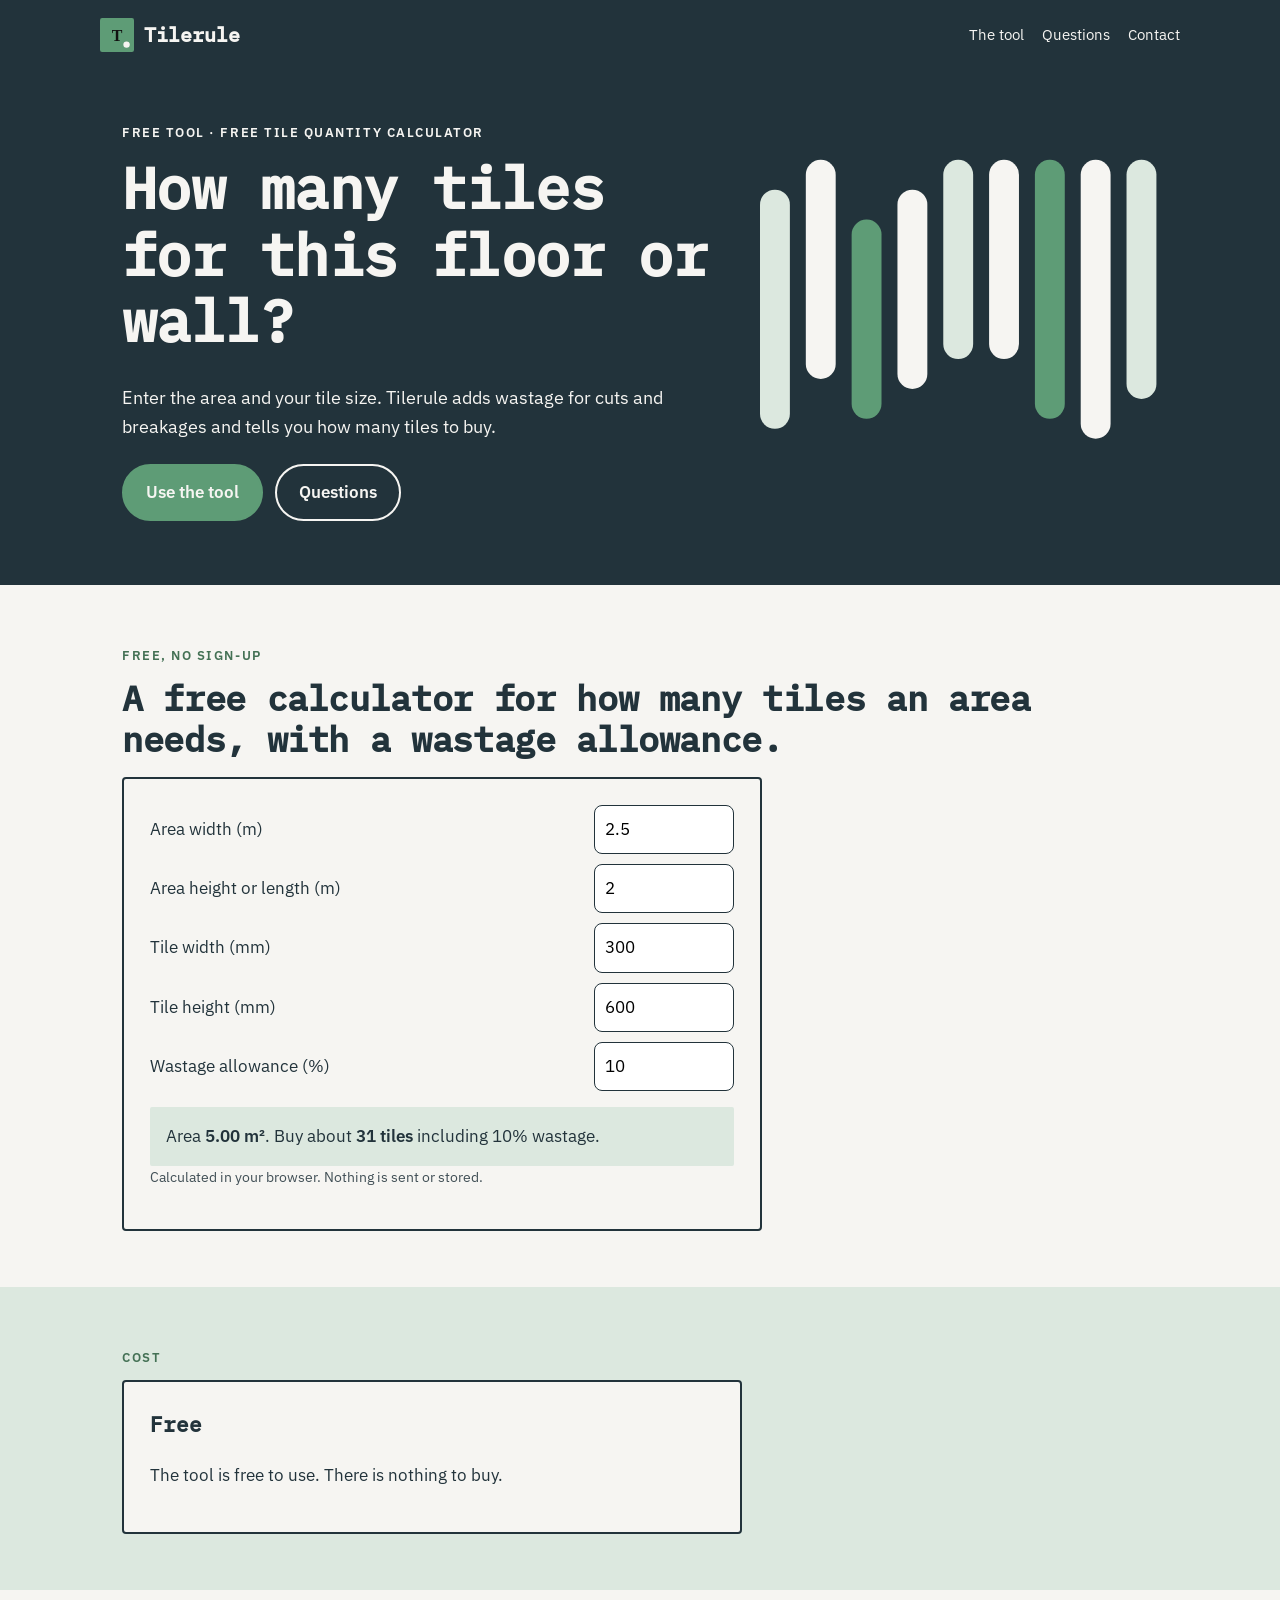
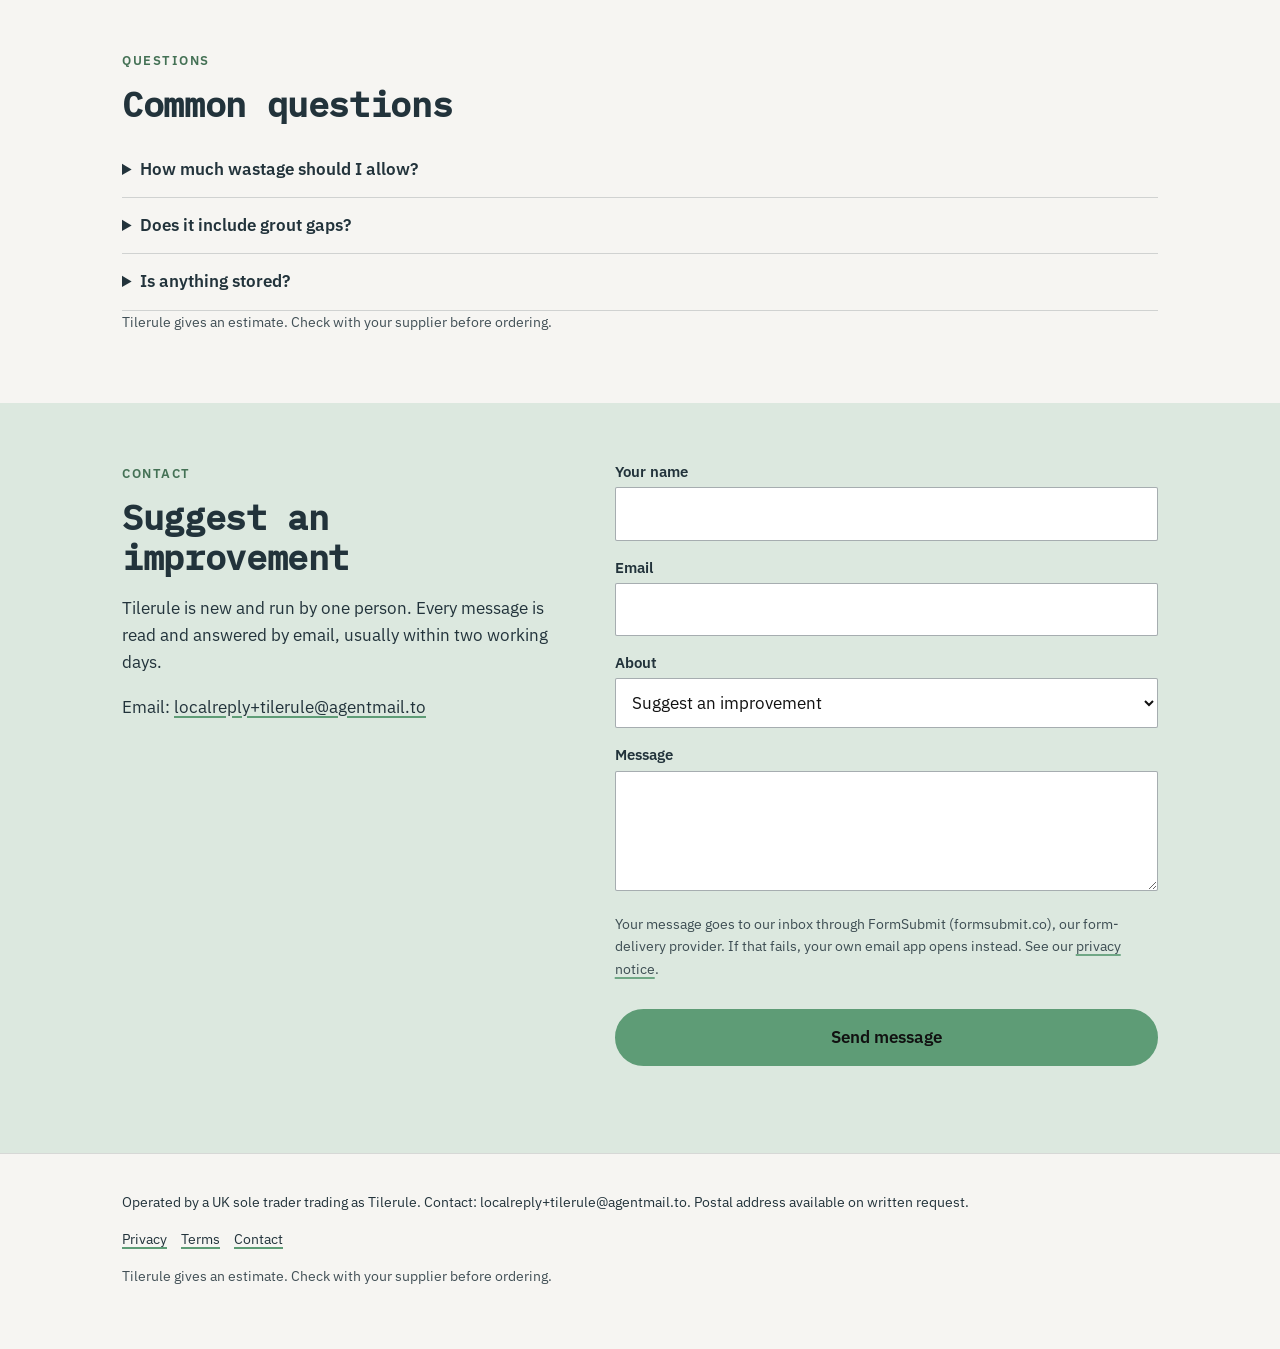
==== index.html @ 7f0317d3 "Publish site 2026-10-19 21:43 BST" ====
<!doctype html>
<html lang="en-GB">
<head>
<meta charset="utf-8">
<meta name="viewport" content="width=device-width, initial-scale=1">
<meta http-equiv="Content-Security-Policy" content="default-src 'self'; img-src 'self' data: https://localreplyloop.goatcounter.com; style-src 'self'; script-src 'self'; font-src 'self'; connect-src 'self' https://formsubmit.co; form-action 'self'; base-uri 'self'; object-src 'none'">
<meta name="referrer" content="strict-origin-when-cross-origin">
<title>Tilerule: How many tiles for this floor or wall?</title>
<meta name="description" content="A free calculator for how many tiles an area needs, with a wastage allowance.">
<meta name="theme-color" content="#22333B">
<meta property="og:type" content="website"><meta property="og:title" content="Tilerule: How many tiles for this floor or wall?"><meta property="og:description" content="A free calculator for how many tiles an area needs, with a wastage allowance.">
<meta property="og:image" content="https://evanturner557-del.github.io/tilerule/assets/og.png"><meta property="og:image:width" content="1200"><meta property="og:image:height" content="630">
<meta property="og:image:alt" content="Tilerule: How many tiles for this floor or wall?"><meta property="og:site_name" content="Tilerule"><meta property="og:locale" content="en_GB">
<meta property="og:url" content="https://evanturner557-del.github.io/tilerule/"><meta name="twitter:card" content="summary_large_image">
<link rel="canonical" href="https://evanturner557-del.github.io/tilerule/">
<link rel="icon" href="assets/favicon.svg" type="image/svg+xml">
<link rel="stylesheet" href="assets/site.css">
<script src="assets/config.js"></script>
<script src="assets/analytics.js" defer></script>
<script src="_shared/kit.js" defer></script><script src="assets/tool.js" defer></script>
</head>
<body>
<a class="skip" href="#main">Skip to content</a>
<header class="band"><div class="wrap top"><a class="brand" href="./"><svg viewBox="0 0 64 64" aria-hidden="true" width="34" height="34"><rect width="64" height="64" rx="4" fill="#5E9C76"/><text x="32" y="43" text-anchor="middle" font-family="Georgia, serif" font-weight="700" font-size="30" fill="#111111">T</text><circle cx="50" cy="50" r="6" fill="#F6F5F2"/></svg>Tilerule</a><nav aria-label="Primary"><a href="#tool">The tool</a><a href="#faq">Questions</a><a href="#contact">Contact</a></nav></div><section class="hero"><div class="wrap"><div><span class="eyebrow">Free tool · Free tile quantity calculator</span><h1>How many tiles for this floor or wall?</h1><p class="lede">Enter the area and your tile size. Tilerule adds wastage for cuts and breakages and tells you how many tiles to buy.</p><div class="ctas"><a class="btn" href="#tool" data-cta="hero">Use the tool</a><a class="btn ghost" href="#faq" data-cta="hero-secondary">Questions</a></div></div><div class="art"><svg viewBox="0 0 400 400" role="img" aria-label="Decorative pattern" class="motif" preserveAspectRatio="xMidYMid slice"><rect x="0" y="70" width="30" height="240" rx="15" fill="#DCE8DF"/><rect x="46" y="40" width="30" height="220" rx="15" fill="#F6F5F2"/><rect x="92" y="100" width="30" height="200" rx="15" fill="#5E9C76"/><rect x="138" y="70" width="30" height="200" rx="15" fill="#F6F5F2"/><rect x="184" y="40" width="30" height="200" rx="15" fill="#DCE8DF"/><rect x="230" y="40" width="30" height="200" rx="15" fill="#F6F5F2"/><rect x="276" y="40" width="30" height="260" rx="15" fill="#5E9C76"/><rect x="322" y="40" width="30" height="280" rx="15" fill="#F6F5F2"/><rect x="368" y="40" width="30" height="240" rx="15" fill="#DCE8DF"/></svg></div></div></section></header>
<main id="main">
<section id="tool"><div class="wrap"><span class="eyebrow">Free, no sign-up</span><h2>A free calculator for how many tiles an area needs, with a wastage allowance.</h2><form class="tool" id="calc" novalidate><div class="row"><label for="t-aw">Area width (m)</label><input type="number" id="t-aw" data-k="aw" value="2.5" step="0.1" min="0" inputmode="decimal"></div><div class="row"><label for="t-ah">Area height or length (m)</label><input type="number" id="t-ah" data-k="ah" value="2" step="0.1" min="0" inputmode="decimal"></div><div class="row"><label for="t-tw">Tile width (mm)</label><input type="number" id="t-tw" data-k="tw" value="300" step="1" min="0" inputmode="decimal"></div><div class="row"><label for="t-th">Tile height (mm)</label><input type="number" id="t-th" data-k="th" value="600" step="1" min="0" inputmode="decimal"></div><div class="row"><label for="t-waste">Wastage allowance (%)</label><input type="number" id="t-waste" data-k="waste" value="10" step="1" min="0" inputmode="decimal"></div><div class="result" id="result" role="status" aria-live="polite"></div><p class="fine">Calculated in your browser. Nothing is sent or stored.</p></form></div></section>
<section class="tint" id="price"><div class="wrap"><span class="eyebrow">Cost</span><div class="pricebox"><p class="price">Free</p><p>The tool is free to use. There is nothing to buy.</p></div></div></section>
<section id="faq"><div class="wrap"><span class="eyebrow">Questions</span><h2>Common questions</h2><details><summary>How much wastage should I allow?</summary><p>Around 10% for a straight lay is a common rule of thumb; allow more for diagonal or herringbone patterns.</p></details><details><summary>Does it include grout gaps?</summary><p>No. Gaps slightly reduce the count, so this errs on the safe side.</p></details><details><summary>Is anything stored?</summary><p>No. It runs in your browser.</p></details><p class="fine" style="margin-top:18px">Tilerule gives an estimate. Check with your supplier before ordering.</p></div></section>
<section class="tint" id="contact"><div class="wrap contact-grid"><div><span class="eyebrow">Contact</span><h2>Suggest an improvement</h2><p>Tilerule is new and run by one person. Every message is read and answered by email, usually within two working days.</p><p>Email: <a href="mailto:localreply+tilerule@agentmail.to">localreply+tilerule@agentmail.to</a></p></div><form class="form" data-contact data-formsubmit="localreply+tilerule@agentmail.to" data-email="localreply+tilerule@agentmail.to" data-subject="Tilerule enquiry" novalidate>
<div><label for="f-name">Your name</label><input id="f-name" name="name" autocomplete="name" required></div>
<div><label for="f-email">Email</label><input id="f-email" name="email" type="email" autocomplete="email" required></div>
<div><label for="f-plan">About</label><select id="f-plan" name="plan"><option value="Suggest an improvement">Suggest an improvement</option><option value="Report a mistake">Report a mistake</option><option value="Something else">Something else</option></select></div>
<div><label for="f-message">Message</label><textarea id="f-message" name="message"></textarea></div>
<p class="hint">Your message goes to our inbox through FormSubmit (formsubmit.co), our form-delivery provider. If that fails, your own email app opens instead. See our <a href="privacy.html">privacy notice</a>.</p>
<button class="btn" type="submit">Send message</button>
<p class="form-status" role="status" aria-live="polite"></p>
</form></div></section>
</main><footer><div class="wrap"><p>Operated by a UK sole trader trading as Tilerule. Contact: localreply+tilerule@agentmail.to. Postal address available on written request.</p>
<p><a href="privacy.html">Privacy</a><a href="terms.html">Terms</a><a href="./#contact">Contact</a></p>
<p class="fine">Tilerule gives an estimate. Check with your supplier before ordering.</p></div></footer>
</body></html>
---- assets/site.css ----
@font-face{font-family:'IBM Plex Mono';font-weight:500;font-style:normal;font-display:swap;src:url(fonts/ibm-plex-mono-latin-500-normal.woff2) format('woff2')}
@font-face{font-family:'IBM Plex Sans';font-weight:400;font-style:normal;font-display:swap;src:url(fonts/ibm-plex-sans-latin-400-normal.woff2) format('woff2')}
@font-face{font-family:'IBM Plex Sans';font-weight:600;font-style:normal;font-display:swap;src:url(fonts/ibm-plex-sans-latin-600-normal.woff2) format('woff2')}
:root{--ink:#22333B;--paper:#F6F5F2;--acc:#5E9C76;--acc-text:#447155;--on-acc:#111111;--soft:#DCE8DF;--on-ink:#F6F5F2;--r:4px;--br:999px;--head:'IBM Plex Mono', ui-monospace, monospace;--body:'IBM Plex Sans', system-ui, sans-serif}
*,*::before,*::after{box-sizing:border-box}html{scroll-behavior:smooth}@media (prefers-reduced-motion:reduce){html{scroll-behavior:auto}*{transition:none!important}}
body{margin:0;font-family:var(--body);color:var(--ink);background:var(--paper);line-height:1.6;font-size:17px;-webkit-font-smoothing:antialiased}
h1,h2,h3{font-family:var(--head);line-height:1.15;margin:0 0 .5em;letter-spacing:-.01em}h1{font-size:clamp(2.1rem,5vw,3.6rem)}h2{font-size:clamp(1.5rem,3vw,2.2rem)}h3{font-size:1.15rem}
p{margin:0 0 1em}a{color:var(--ink);text-decoration-color:var(--acc);text-underline-offset:3px;text-decoration-thickness:2px}
.wrap{max-width:1080px;margin:0 auto;padding:0 22px}.skip{position:absolute;left:-999px}.skip:focus{left:12px;top:12px;background:var(--ink);color:var(--on-ink);padding:8px 12px;z-index:9}
:focus-visible{outline:3px solid var(--acc);outline-offset:2px}
.top{display:flex;align-items:center;justify-content:space-between;padding:18px 0;gap:16px}.brand{display:flex;align-items:center;gap:10px;font-family:var(--head);font-weight:700;font-size:1.25rem;text-decoration:none}
.top nav a{margin-left:18px;font-size:.95rem;text-decoration:none}.top nav a:hover{text-decoration:underline}
.btn{display:inline-block;background:var(--acc);color:var(--on-acc);padding:13px 22px;border-radius:var(--br);font-weight:600;text-decoration:none;border:2px solid var(--acc);cursor:pointer;font:inherit;font-weight:600}
.btn:hover{filter:brightness(.94)}.btn.ghost{background:transparent;color:var(--ink);border-color:var(--ink)}
.eyebrow{display:inline-block;font-size:.8rem;letter-spacing:.12em;text-transform:uppercase;font-weight:600;color:var(--acc-text);margin-bottom:12px}
.hero{padding:48px 0 64px}.hero .lede{font-size:1.15rem;max-width:40em}.ctas{display:flex;gap:12px;flex-wrap:wrap;margin-top:22px}
.motif{width:100%;height:auto;max-width:420px;display:block}
.draft{display:inline-block;background:var(--soft);border:1px dashed var(--ink);padding:3px 10px;border-radius:999px;font-size:.82rem;font-weight:600;margin-bottom:14px}
section{padding:56px 0}.tint{background:var(--soft)}
.steps{display:grid;grid-template-columns:repeat(auto-fit,minmax(220px,1fr));gap:22px;counter-reset:s}
.step{padding:22px;border-radius:var(--r);background:var(--paper);border:1px solid color-mix(in srgb,var(--ink) 14%,transparent)}
.step::before{counter-increment:s;content:"0" counter(s);font-family:var(--head);font-weight:700;color:var(--acc-text);display:block;font-size:1.4rem;margin-bottom:6px}
.points{display:grid;grid-template-columns:repeat(auto-fit,minmax(240px,1fr));gap:26px}.point h3{border-top:4px solid var(--acc);padding-top:12px}
.price{font-family:var(--head);font-size:1.3rem;font-weight:700}.pricebox{border:2px solid var(--ink);border-radius:var(--r);padding:26px;max-width:620px;background:var(--paper)}
details{border-bottom:1px solid color-mix(in srgb,var(--ink) 18%,transparent);padding:14px 0}summary{cursor:pointer;font-weight:600}details p{margin-top:10px}
.form{display:grid;gap:14px;max-width:620px}.form label{font-weight:600;font-size:.95rem;display:block;margin-bottom:4px}
.form input,.form textarea,.form select{width:100%;padding:12px;border:1.5px solid color-mix(in srgb,var(--ink) 40%,transparent);border-radius:calc(var(--r)/2);font:inherit;background:#fff;color:#111}
.form textarea{min-height:120px}.hint,.fine{font-size:.88rem;opacity:.85}.form-status{font-weight:600}
.contact-grid{display:grid;grid-template-columns:1fr 1.2fr;gap:40px}@media(max-width:800px){.contact-grid{grid-template-columns:1fr}.top nav{display:none}}
footer{padding:36px 0 48px;font-size:.9rem;border-top:1px solid color-mix(in srgb,var(--ink) 15%,transparent)}footer a{margin-right:14px}
.tool{background:var(--paper);border:2px solid var(--ink);border-radius:var(--r);padding:26px;max-width:640px}.tool .row{display:grid;grid-template-columns:1fr 140px;gap:12px;align-items:center;margin-bottom:10px}
.tool input[type=number]{padding:10px;border:1.5px solid var(--ink);border-radius:8px;font:inherit;width:100%}.result{margin-top:16px;padding:16px;background:var(--soft);border-radius:calc(var(--r)/2);min-height:3em}
.check h3{margin-top:18px}.check label{display:flex;gap:10px;align-items:flex-start;padding:6px 0}.check input{width:20px;height:20px;accent-color:var(--acc)}
.legal{max-width:760px}.legal h2{font-size:1.3rem;margin-top:1.6em}
.band{background:var(--ink);color:var(--on-ink)}.band a{color:var(--on-ink)}.band .btn.ghost{color:var(--on-ink);border-color:var(--on-ink)}.band .eyebrow{color:var(--on-ink)}.hero .wrap{display:grid;grid-template-columns:1.2fr .8fr;gap:40px;align-items:center}@media(max-width:800px){.hero .wrap{grid-template-columns:1fr}}.band .draft{color:var(--ink)}
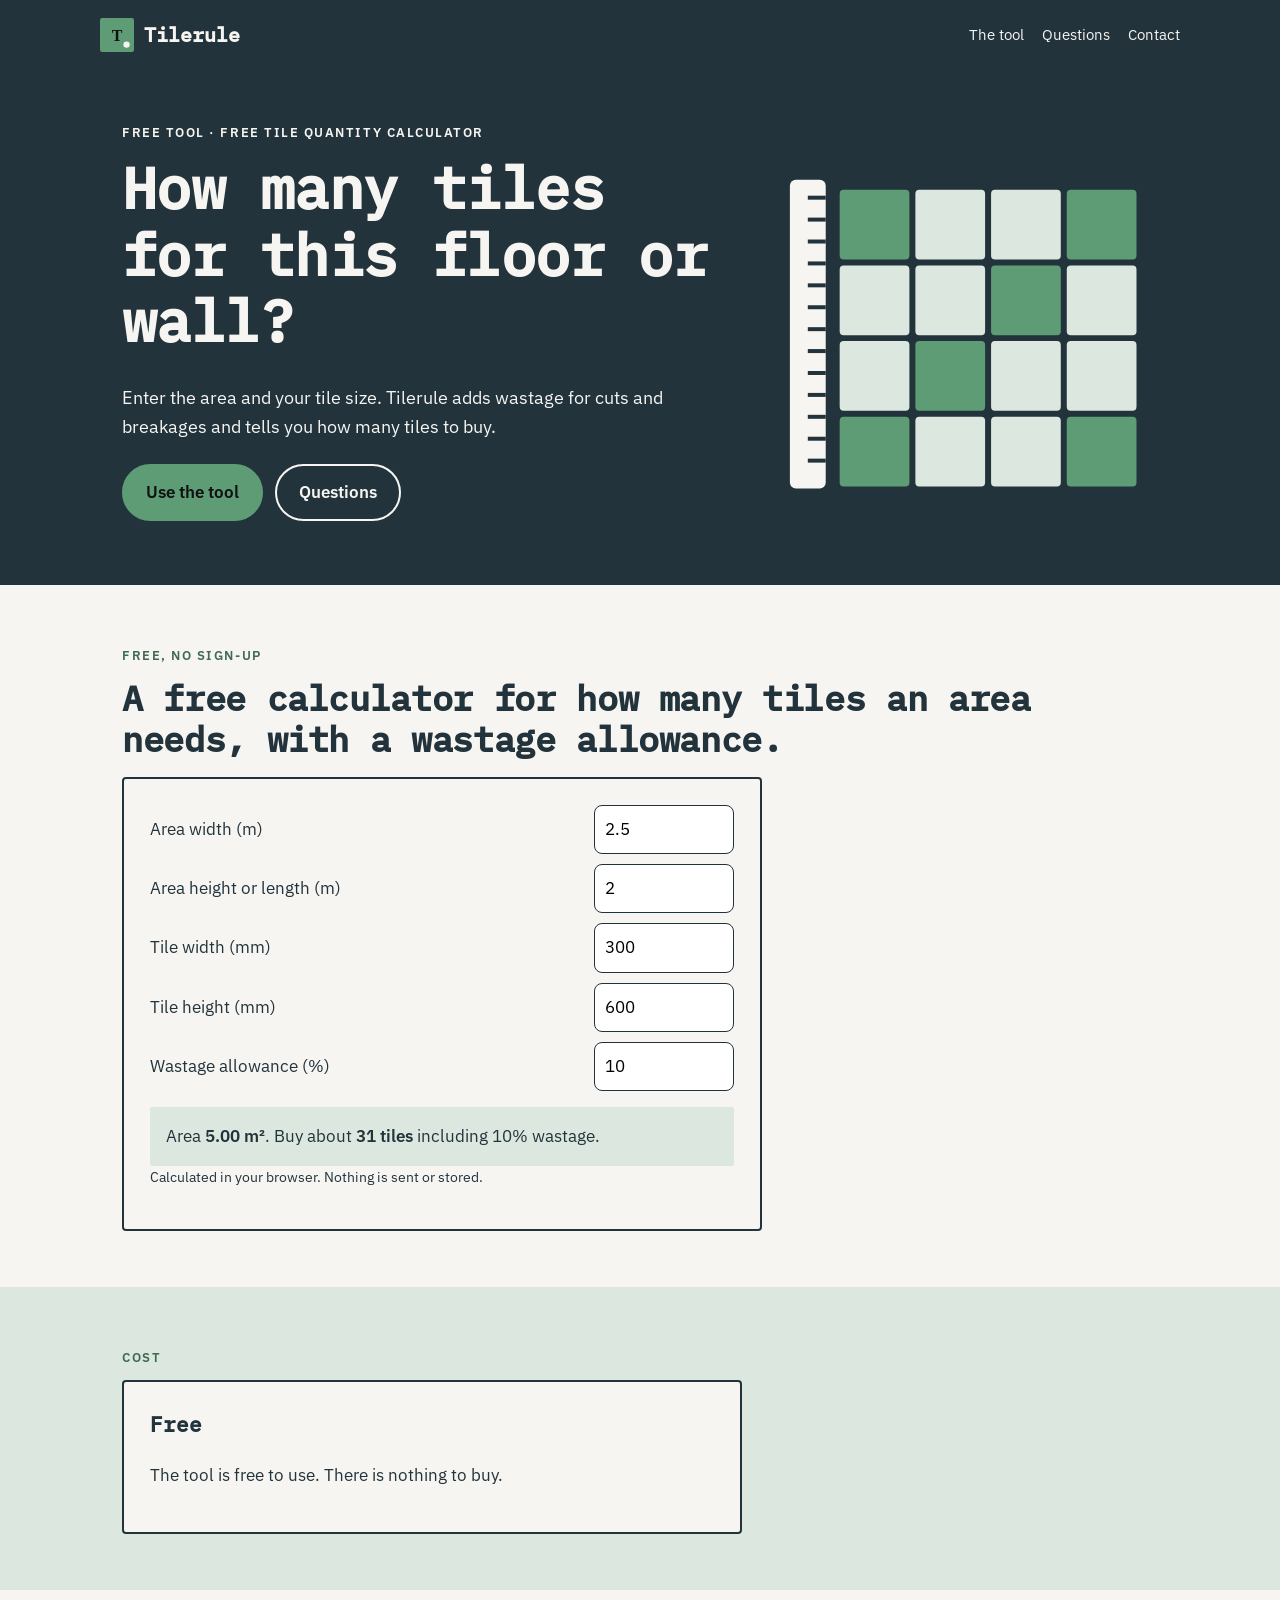
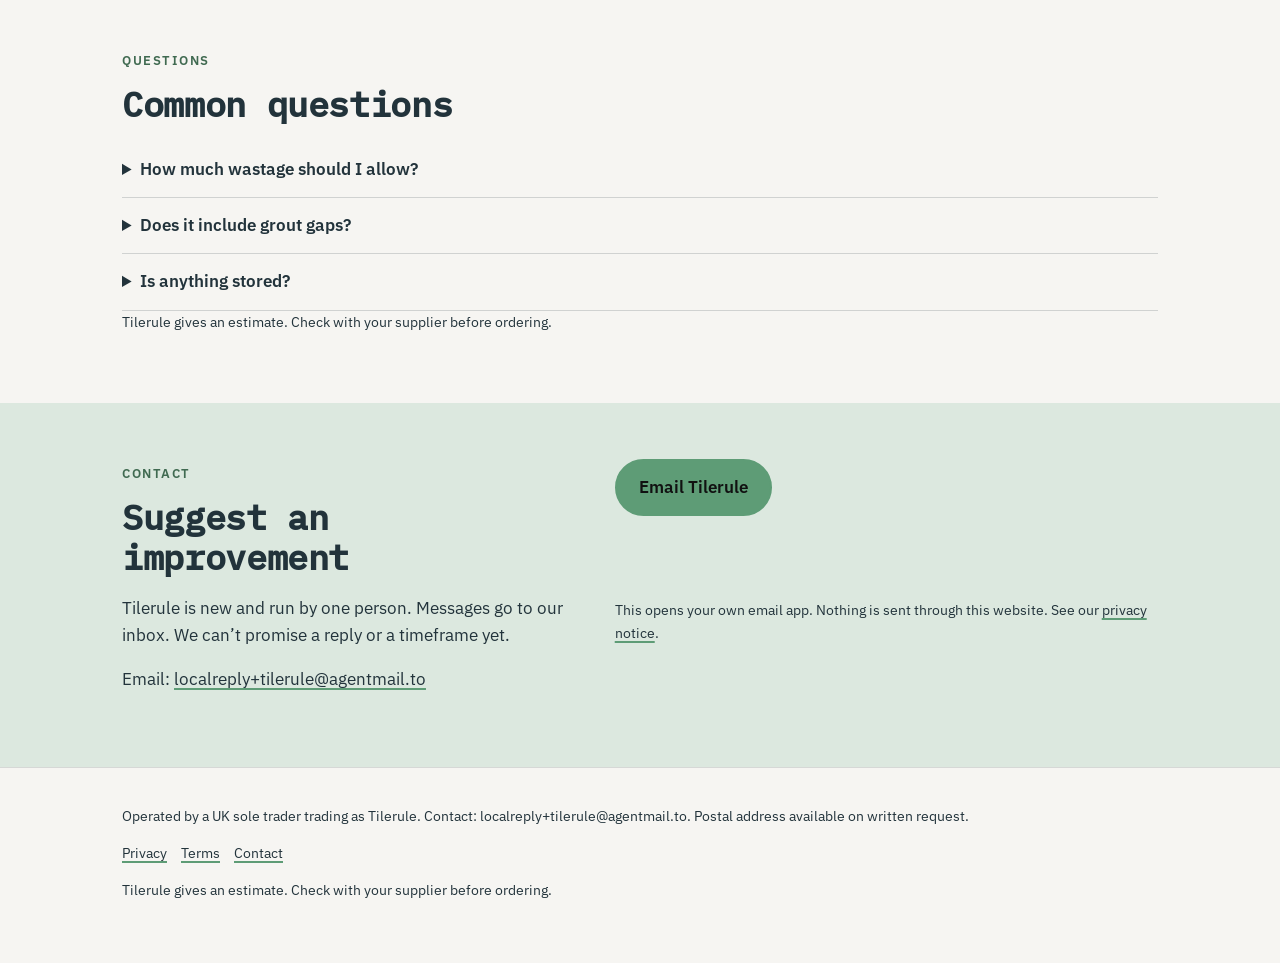
==== commit 84ff7a2c: "Publish site 2026-10-21 08:30 BST" ====
--- a/index.html
+++ b/index.html
@@ -3,7 +3,7 @@
 <head>
 <meta charset="utf-8">
 <meta name="viewport" content="width=device-width, initial-scale=1">
-<meta http-equiv="Content-Security-Policy" content="default-src 'self'; img-src 'self' data: https://localreplyloop.goatcounter.com; style-src 'self'; script-src 'self'; font-src 'self'; connect-src 'self' https://formsubmit.co; form-action 'self'; base-uri 'self'; object-src 'none'">
+<meta http-equiv="Content-Security-Policy" content="default-src 'self'; img-src 'self' data: https://localreplyloop.goatcounter.com; style-src 'self'; script-src 'self'; font-src 'self'; connect-src 'self'; form-action 'self'; base-uri 'self'; object-src 'none'">
 <meta name="referrer" content="strict-origin-when-cross-origin">
 <title>Tilerule: How many tiles for this floor or wall?</title>
 <meta name="description" content="A free calculator for how many tiles an area needs, with a wastage allowance.">
@@ -21,20 +21,13 @@
 </head>
 <body>
 <a class="skip" href="#main">Skip to content</a>
-<header class="band"><div class="wrap top"><a class="brand" href="./"><svg viewBox="0 0 64 64" aria-hidden="true" width="34" height="34"><rect width="64" height="64" rx="4" fill="#5E9C76"/><text x="32" y="43" text-anchor="middle" font-family="Georgia, serif" font-weight="700" font-size="30" fill="#111111">T</text><circle cx="50" cy="50" r="6" fill="#F6F5F2"/></svg>Tilerule</a><nav aria-label="Primary"><a href="#tool">The tool</a><a href="#faq">Questions</a><a href="#contact">Contact</a></nav></div><section class="hero"><div class="wrap"><div><span class="eyebrow">Free tool · Free tile quantity calculator</span><h1>How many tiles for this floor or wall?</h1><p class="lede">Enter the area and your tile size. Tilerule adds wastage for cuts and breakages and tells you how many tiles to buy.</p><div class="ctas"><a class="btn" href="#tool" data-cta="hero">Use the tool</a><a class="btn ghost" href="#faq" data-cta="hero-secondary">Questions</a></div></div><div class="art"><svg viewBox="0 0 400 400" role="img" aria-label="Decorative pattern" class="motif" preserveAspectRatio="xMidYMid slice"><rect x="0" y="70" width="30" height="240" rx="15" fill="#DCE8DF"/><rect x="46" y="40" width="30" height="220" rx="15" fill="#F6F5F2"/><rect x="92" y="100" width="30" height="200" rx="15" fill="#5E9C76"/><rect x="138" y="70" width="30" height="200" rx="15" fill="#F6F5F2"/><rect x="184" y="40" width="30" height="200" rx="15" fill="#DCE8DF"/><rect x="230" y="40" width="30" height="200" rx="15" fill="#F6F5F2"/><rect x="276" y="40" width="30" height="260" rx="15" fill="#5E9C76"/><rect x="322" y="40" width="30" height="280" rx="15" fill="#F6F5F2"/><rect x="368" y="40" width="30" height="240" rx="15" fill="#DCE8DF"/></svg></div></div></section></header>
+<header class="band"><div class="wrap top"><a class="brand" href="./"><svg viewBox="0 0 64 64" aria-hidden="true" width="34" height="34"><rect width="64" height="64" rx="4" fill="#5E9C76"/><text x="32" y="43" text-anchor="middle" font-family="Georgia, serif" font-weight="700" font-size="30" fill="#111111">T</text><circle cx="50" cy="50" r="6" fill="#F6F5F2"/></svg>Tilerule</a><nav aria-label="Primary"><a href="#tool">The tool</a><a href="#faq">Questions</a><a href="#contact">Contact</a></nav></div></header>
 <main id="main">
+<div class="band"><section class="hero"><div class="wrap"><div><span class="eyebrow">Free tool · Free tile quantity calculator</span><h1>How many tiles for this floor or wall?</h1><p class="lede">Enter the area and your tile size. Tilerule adds wastage for cuts and breakages and tells you how many tiles to buy.</p><div class="ctas"><a class="btn" href="#tool" data-cta="hero">Use the tool</a><a class="btn ghost" href="#faq" data-cta="hero-secondary">Questions</a></div></div><div class="art"><svg viewBox="0 0 400 400" aria-hidden="true" focusable="false" class="motif"><rect x="80" y="70" width="70" height="70" rx="4" fill="#5E9C76"/><rect x="156" y="70" width="70" height="70" rx="4" fill="#DCE8DF"/><rect x="232" y="70" width="70" height="70" rx="4" fill="#DCE8DF"/><rect x="308" y="70" width="70" height="70" rx="4" fill="#5E9C76"/><rect x="80" y="146" width="70" height="70" rx="4" fill="#DCE8DF"/><rect x="156" y="146" width="70" height="70" rx="4" fill="#DCE8DF"/><rect x="232" y="146" width="70" height="70" rx="4" fill="#5E9C76"/><rect x="308" y="146" width="70" height="70" rx="4" fill="#DCE8DF"/><rect x="80" y="222" width="70" height="70" rx="4" fill="#DCE8DF"/><rect x="156" y="222" width="70" height="70" rx="4" fill="#5E9C76"/><rect x="232" y="222" width="70" height="70" rx="4" fill="#DCE8DF"/><rect x="308" y="222" width="70" height="70" rx="4" fill="#DCE8DF"/><rect x="80" y="298" width="70" height="70" rx="4" fill="#5E9C76"/><rect x="156" y="298" width="70" height="70" rx="4" fill="#DCE8DF"/><rect x="232" y="298" width="70" height="70" rx="4" fill="#DCE8DF"/><rect x="308" y="298" width="70" height="70" rx="4" fill="#5E9C76"/><rect x="30" y="60" width="36" height="310" rx="6" fill="#F6F5F2"/><rect x="48" y="76" width="18" height="4" fill="#22333B"/><rect x="48" y="98" width="18" height="4" fill="#22333B"/><rect x="48" y="120" width="18" height="4" fill="#22333B"/><rect x="48" y="142" width="18" height="4" fill="#22333B"/><rect x="48" y="164" width="18" height="4" fill="#22333B"/><rect x="48" y="186" width="18" height="4" fill="#22333B"/><rect x="48" y="208" width="18" height="4" fill="#22333B"/><rect x="48" y="230" width="18" height="4" fill="#22333B"/><rect x="48" y="252" width="18" height="4" fill="#22333B"/><rect x="48" y="274" width="18" height="4" fill="#22333B"/><rect x="48" y="296" width="18" height="4" fill="#22333B"/><rect x="48" y="318" width="18" height="4" fill="#22333B"/><rect x="48" y="340" width="18" height="4" fill="#22333B"/></svg></div></div></section></div>
 <section id="tool"><div class="wrap"><span class="eyebrow">Free, no sign-up</span><h2>A free calculator for how many tiles an area needs, with a wastage allowance.</h2><form class="tool" id="calc" novalidate><div class="row"><label for="t-aw">Area width (m)</label><input type="number" id="t-aw" data-k="aw" value="2.5" step="0.1" min="0" inputmode="decimal"></div><div class="row"><label for="t-ah">Area height or length (m)</label><input type="number" id="t-ah" data-k="ah" value="2" step="0.1" min="0" inputmode="decimal"></div><div class="row"><label for="t-tw">Tile width (mm)</label><input type="number" id="t-tw" data-k="tw" value="300" step="1" min="0" inputmode="decimal"></div><div class="row"><label for="t-th">Tile height (mm)</label><input type="number" id="t-th" data-k="th" value="600" step="1" min="0" inputmode="decimal"></div><div class="row"><label for="t-waste">Wastage allowance (%)</label><input type="number" id="t-waste" data-k="waste" value="10" step="1" min="0" inputmode="decimal"></div><div class="result" id="result" role="status" aria-live="polite"></div><p class="fine">Calculated in your browser. Nothing is sent or stored.</p></form></div></section>
 <section class="tint" id="price"><div class="wrap"><span class="eyebrow">Cost</span><div class="pricebox"><p class="price">Free</p><p>The tool is free to use. There is nothing to buy.</p></div></div></section>
 <section id="faq"><div class="wrap"><span class="eyebrow">Questions</span><h2>Common questions</h2><details><summary>How much wastage should I allow?</summary><p>Around 10% for a straight lay is a common rule of thumb; allow more for diagonal or herringbone patterns.</p></details><details><summary>Does it include grout gaps?</summary><p>No. Gaps slightly reduce the count, so this errs on the safe side.</p></details><details><summary>Is anything stored?</summary><p>No. It runs in your browser.</p></details><p class="fine" style="margin-top:18px">Tilerule gives an estimate. Check with your supplier before ordering.</p></div></section>
-<section class="tint" id="contact"><div class="wrap contact-grid"><div><span class="eyebrow">Contact</span><h2>Suggest an improvement</h2><p>Tilerule is new and run by one person. Every message is read and answered by email, usually within two working days.</p><p>Email: <a href="mailto:localreply+tilerule@agentmail.to">localreply+tilerule@agentmail.to</a></p></div><form class="form" data-contact data-formsubmit="localreply+tilerule@agentmail.to" data-email="localreply+tilerule@agentmail.to" data-subject="Tilerule enquiry" novalidate>
-<div><label for="f-name">Your name</label><input id="f-name" name="name" autocomplete="name" required></div>
-<div><label for="f-email">Email</label><input id="f-email" name="email" type="email" autocomplete="email" required></div>
-<div><label for="f-plan">About</label><select id="f-plan" name="plan"><option value="Suggest an improvement">Suggest an improvement</option><option value="Report a mistake">Report a mistake</option><option value="Something else">Something else</option></select></div>
-<div><label for="f-message">Message</label><textarea id="f-message" name="message"></textarea></div>
-<p class="hint">Your message goes to our inbox through FormSubmit (formsubmit.co), our form-delivery provider. If that fails, your own email app opens instead. See our <a href="privacy.html">privacy notice</a>.</p>
-<button class="btn" type="submit">Send message</button>
-<p class="form-status" role="status" aria-live="polite"></p>
-</form></div></section>
+<section class="tint" id="contact"><div class="wrap contact-grid"><div><span class="eyebrow">Contact</span><h2>Suggest an improvement</h2><p>Tilerule is new and run by one person. Messages go to our inbox. We can’t promise a reply or a timeframe yet.</p><p>Email: <a href="mailto:localreply+tilerule@agentmail.to">localreply+tilerule@agentmail.to</a></p></div><div class="form contact-mail"><p><a class="btn" href="mailto:localreply+tilerule@agentmail.to?subject=%5BTilerule%5D%20Enquiry" data-cta="enquire">Email Tilerule</a></p><p class="hint">This opens your own email app. Nothing is sent through this website. See our <a href="privacy.html">privacy notice</a>.</p></div></div></section>
 </main><footer><div class="wrap"><p>Operated by a UK sole trader trading as Tilerule. Contact: localreply+tilerule@agentmail.to. Postal address available on written request.</p>
 <p><a href="privacy.html">Privacy</a><a href="terms.html">Terms</a><a href="./#contact">Contact</a></p>
 <p class="fine">Tilerule gives an estimate. Check with your supplier before ordering.</p></div></footer>
--- a/assets/site.css
+++ b/assets/site.css
@@ -1,7 +1,7 @@
 @font-face{font-family:'IBM Plex Mono';font-weight:500;font-style:normal;font-display:swap;src:url(fonts/ibm-plex-mono-latin-500-normal.woff2) format('woff2')}
 @font-face{font-family:'IBM Plex Sans';font-weight:400;font-style:normal;font-display:swap;src:url(fonts/ibm-plex-sans-latin-400-normal.woff2) format('woff2')}
 @font-face{font-family:'IBM Plex Sans';font-weight:600;font-style:normal;font-display:swap;src:url(fonts/ibm-plex-sans-latin-600-normal.woff2) format('woff2')}
-:root{--ink:#22333B;--paper:#F6F5F2;--acc:#5E9C76;--acc-text:#447155;--on-acc:#111111;--soft:#DCE8DF;--on-ink:#F6F5F2;--r:4px;--br:999px;--head:'IBM Plex Mono', ui-monospace, monospace;--body:'IBM Plex Sans', system-ui, sans-serif}
+:root{--ink:#22333B;--paper:#F6F5F2;--acc:#5E9C76;--acc-text:#406A51;--on-acc:#111111;--acc-btn:#5E9C76;--soft:#DCE8DF;--on-ink:#F6F5F2;--r:4px;--br:999px;--head:'IBM Plex Mono', ui-monospace, monospace;--body:'IBM Plex Sans', system-ui, sans-serif}
 *,*::before,*::after{box-sizing:border-box}html{scroll-behavior:smooth}@media (prefers-reduced-motion:reduce){html{scroll-behavior:auto}*{transition:none!important}}
 body{margin:0;font-family:var(--body);color:var(--ink);background:var(--paper);line-height:1.6;font-size:17px;-webkit-font-smoothing:antialiased}
 h1,h2,h3{font-family:var(--head);line-height:1.15;margin:0 0 .5em;letter-spacing:-.01em}h1{font-size:clamp(2.1rem,5vw,3.6rem)}h2{font-size:clamp(1.5rem,3vw,2.2rem)}h3{font-size:1.15rem}
@@ -10,11 +10,11 @@
 :focus-visible{outline:3px solid var(--acc);outline-offset:2px}
 .top{display:flex;align-items:center;justify-content:space-between;padding:18px 0;gap:16px}.brand{display:flex;align-items:center;gap:10px;font-family:var(--head);font-weight:700;font-size:1.25rem;text-decoration:none}
 .top nav a{margin-left:18px;font-size:.95rem;text-decoration:none}.top nav a:hover{text-decoration:underline}
-.btn{display:inline-block;background:var(--acc);color:var(--on-acc);padding:13px 22px;border-radius:var(--br);font-weight:600;text-decoration:none;border:2px solid var(--acc);cursor:pointer;font:inherit;font-weight:600}
-.btn:hover{filter:brightness(.94)}.btn.ghost{background:transparent;color:var(--ink);border-color:var(--ink)}
+.btn{display:inline-block;background:var(--acc-btn);color:var(--on-acc);padding:13px 22px;border-radius:var(--br);font-weight:600;text-decoration:none;border:2px solid var(--acc-btn);cursor:pointer;font:inherit;font-weight:600}
+.btn:hover{filter:none;box-shadow:inset 0 0 0 2px currentColor}.btn.ghost{background:transparent;color:var(--ink);border-color:var(--ink)}
 .eyebrow{display:inline-block;font-size:.8rem;letter-spacing:.12em;text-transform:uppercase;font-weight:600;color:var(--acc-text);margin-bottom:12px}
 .hero{padding:48px 0 64px}.hero .lede{font-size:1.15rem;max-width:40em}.ctas{display:flex;gap:12px;flex-wrap:wrap;margin-top:22px}
-.motif{width:100%;height:auto;max-width:420px;display:block}
+.motif{width:100%;height:auto;max-width:420px;display:block}.art{margin:0}
 .draft{display:inline-block;background:var(--soft);border:1px dashed var(--ink);padding:3px 10px;border-radius:999px;font-size:.82rem;font-weight:600;margin-bottom:14px}
 section{padding:56px 0}.tint{background:var(--soft)}
 .steps{display:grid;grid-template-columns:repeat(auto-fit,minmax(220px,1fr));gap:22px;counter-reset:s}
@@ -25,11 +25,11 @@
 details{border-bottom:1px solid color-mix(in srgb,var(--ink) 18%,transparent);padding:14px 0}summary{cursor:pointer;font-weight:600}details p{margin-top:10px}
 .form{display:grid;gap:14px;max-width:620px}.form label{font-weight:600;font-size:.95rem;display:block;margin-bottom:4px}
 .form input,.form textarea,.form select{width:100%;padding:12px;border:1.5px solid color-mix(in srgb,var(--ink) 40%,transparent);border-radius:calc(var(--r)/2);font:inherit;background:#fff;color:#111}
-.form textarea{min-height:120px}.hint,.fine{font-size:.88rem;opacity:.85}.form-status{font-weight:600}
-.contact-grid{display:grid;grid-template-columns:1fr 1.2fr;gap:40px}@media(max-width:800px){.contact-grid{grid-template-columns:1fr}.top nav{display:none}}
+.form textarea{min-height:120px}.hint,.fine{font-size:.88rem}.form-status{font-weight:600}
+.contact-grid{display:grid;grid-template-columns:1fr 1.2fr;gap:40px}@media(max-width:800px){.contact-grid{grid-template-columns:1fr}.top nav a:not([href="#contact"]){display:none}.top nav a{margin-left:0;padding:10px 0;font-weight:600}}
 footer{padding:36px 0 48px;font-size:.9rem;border-top:1px solid color-mix(in srgb,var(--ink) 15%,transparent)}footer a{margin-right:14px}
 .tool{background:var(--paper);border:2px solid var(--ink);border-radius:var(--r);padding:26px;max-width:640px}.tool .row{display:grid;grid-template-columns:1fr 140px;gap:12px;align-items:center;margin-bottom:10px}
 .tool input[type=number]{padding:10px;border:1.5px solid var(--ink);border-radius:8px;font:inherit;width:100%}.result{margin-top:16px;padding:16px;background:var(--soft);border-radius:calc(var(--r)/2);min-height:3em}
 .check h3{margin-top:18px}.check label{display:flex;gap:10px;align-items:flex-start;padding:6px 0}.check input{width:20px;height:20px;accent-color:var(--acc)}
 .legal{max-width:760px}.legal h2{font-size:1.3rem;margin-top:1.6em}
-.band{background:var(--ink);color:var(--on-ink)}.band a{color:var(--on-ink)}.band .btn.ghost{color:var(--on-ink);border-color:var(--on-ink)}.band .eyebrow{color:var(--on-ink)}.hero .wrap{display:grid;grid-template-columns:1.2fr .8fr;gap:40px;align-items:center}@media(max-width:800px){.hero .wrap{grid-template-columns:1fr}}.band .draft{color:var(--ink)}
+.band{background:var(--ink);color:var(--on-ink)}.band a{color:var(--on-ink)}.band .btn.ghost{color:var(--on-ink);border-color:var(--on-ink)}.band .btn:not(.ghost){color:var(--on-acc)}.band .eyebrow{color:var(--on-ink)}.hero .wrap{display:grid;grid-template-columns:1.2fr .8fr;gap:40px;align-items:center}@media(max-width:800px){.hero .wrap{grid-template-columns:1fr}}.band .draft{color:var(--ink)}
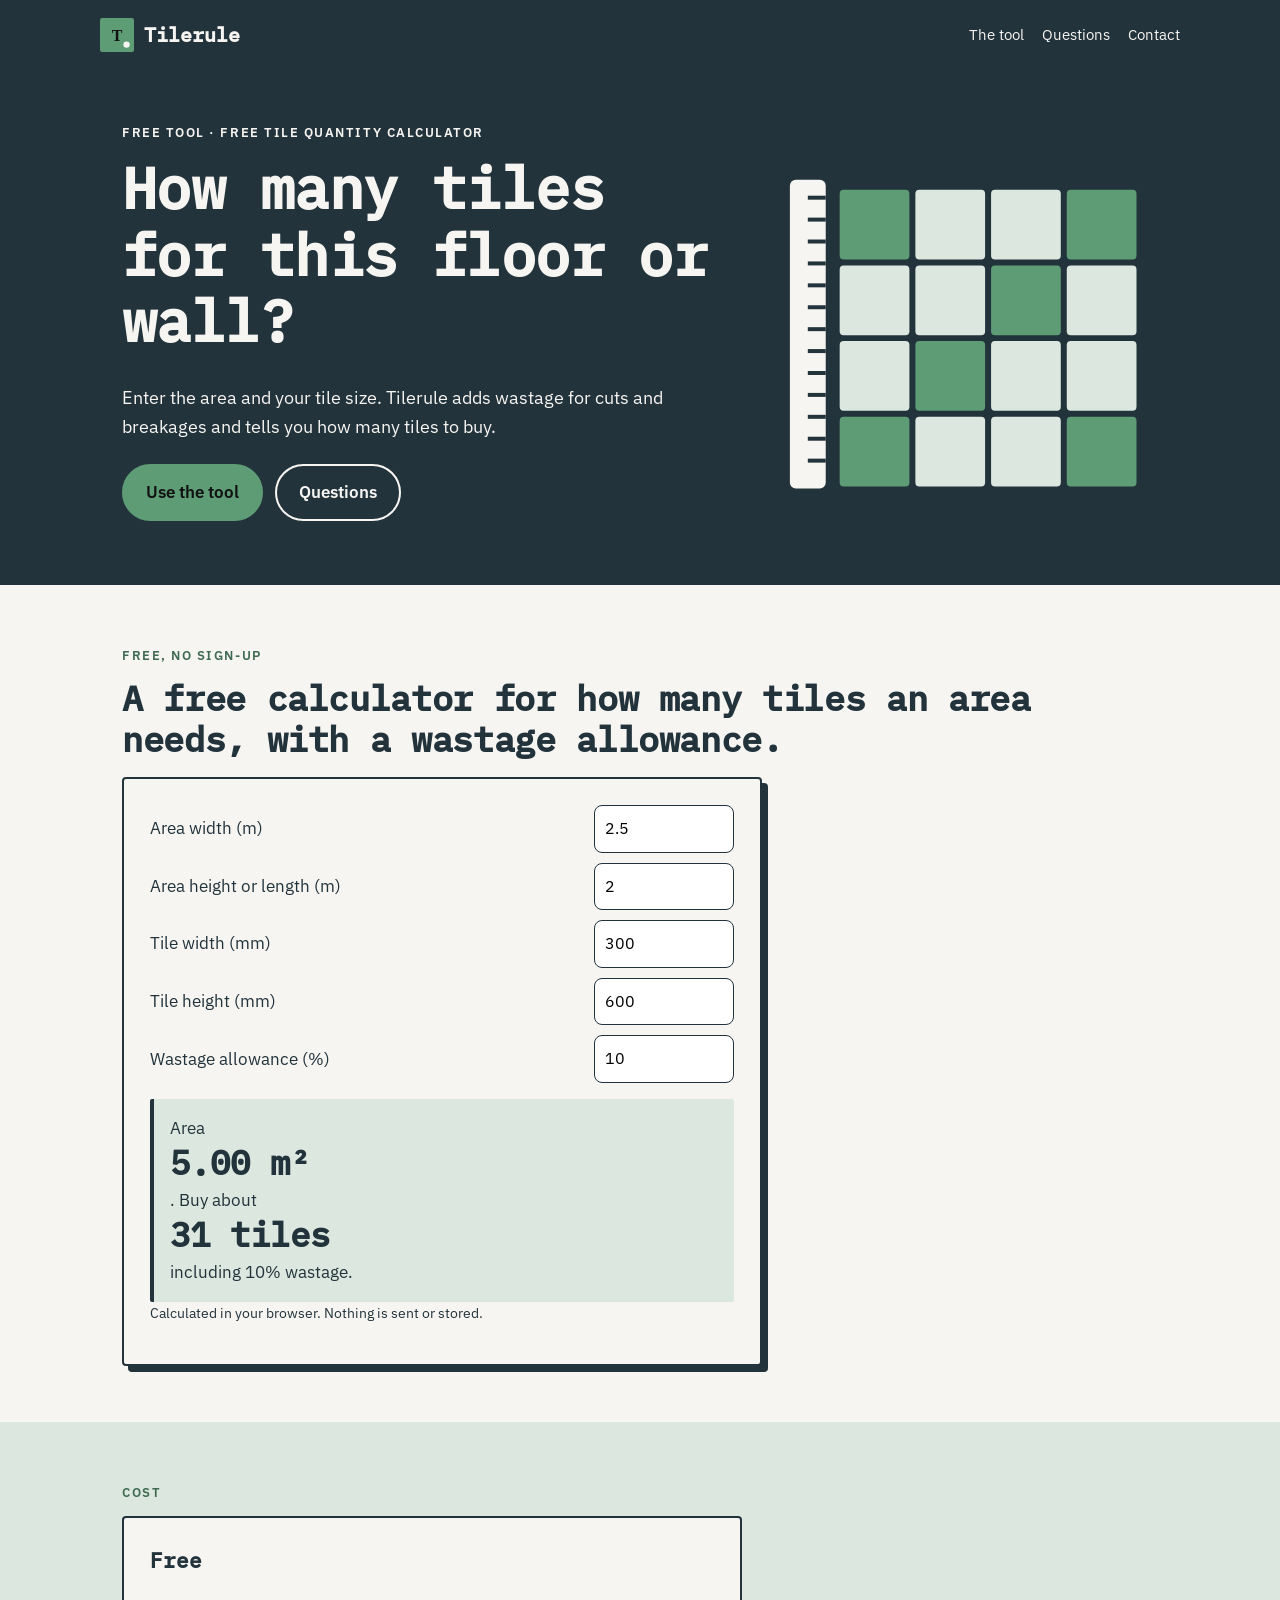
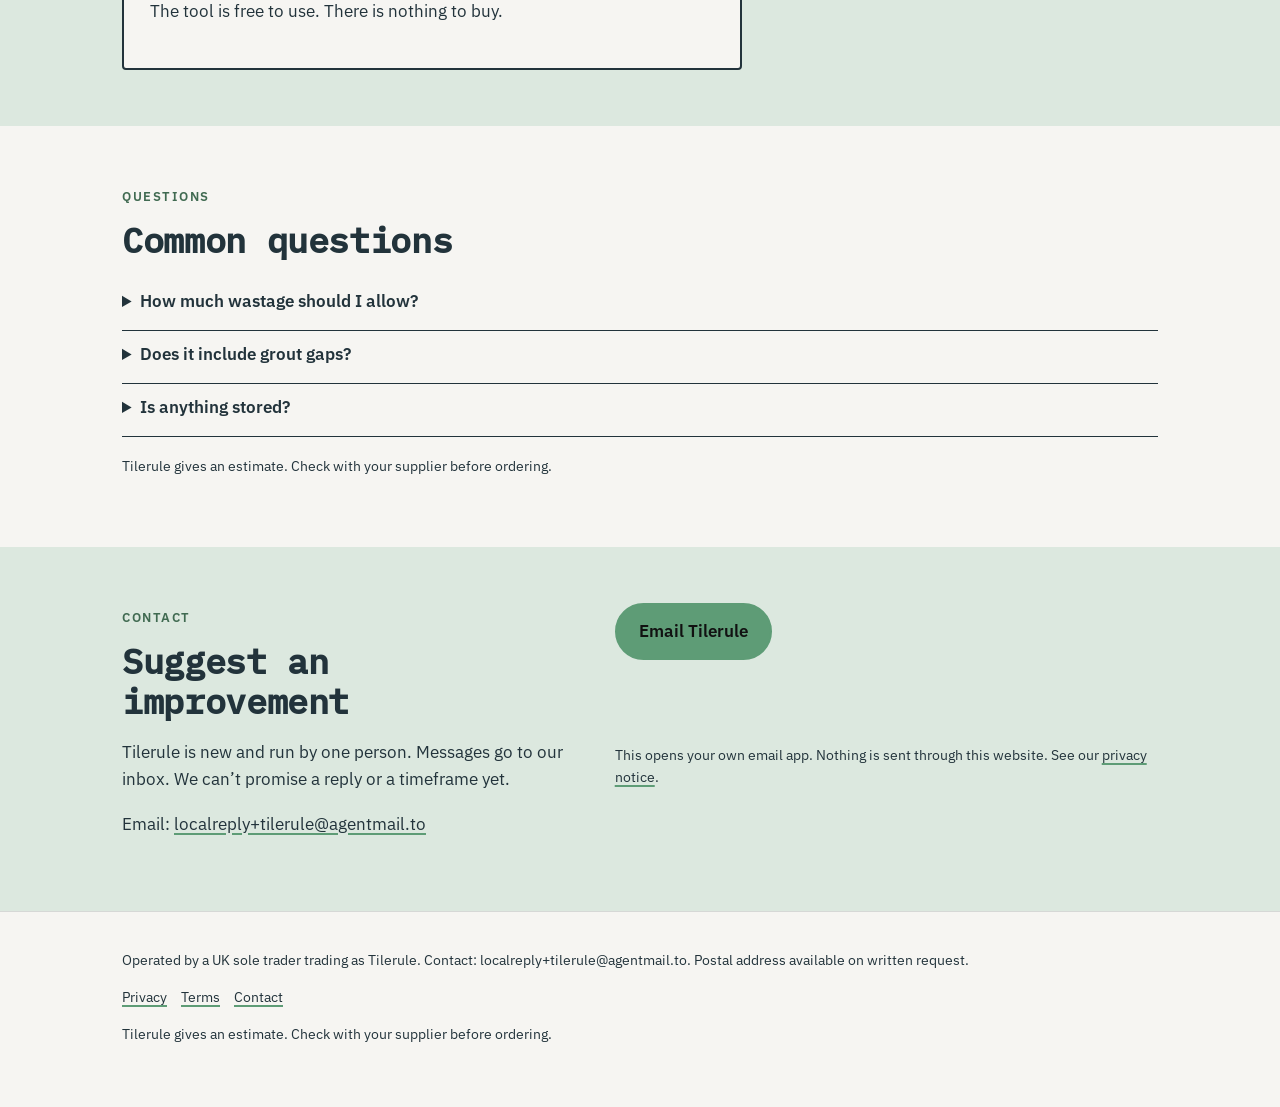
==== commit 454fe92e: "Polish: prominent result card, 44px inputs, focus states, CSP-safe (no inline style)" ====
--- a/index.html
+++ b/index.html
@@ -26,7 +26,7 @@
 <div class="band"><section class="hero"><div class="wrap"><div><span class="eyebrow">Free tool · Free tile quantity calculator</span><h1>How many tiles for this floor or wall?</h1><p class="lede">Enter the area and your tile size. Tilerule adds wastage for cuts and breakages and tells you how many tiles to buy.</p><div class="ctas"><a class="btn" href="#tool" data-cta="hero">Use the tool</a><a class="btn ghost" href="#faq" data-cta="hero-secondary">Questions</a></div></div><div class="art"><svg viewBox="0 0 400 400" aria-hidden="true" focusable="false" class="motif"><rect x="80" y="70" width="70" height="70" rx="4" fill="#5E9C76"/><rect x="156" y="70" width="70" height="70" rx="4" fill="#DCE8DF"/><rect x="232" y="70" width="70" height="70" rx="4" fill="#DCE8DF"/><rect x="308" y="70" width="70" height="70" rx="4" fill="#5E9C76"/><rect x="80" y="146" width="70" height="70" rx="4" fill="#DCE8DF"/><rect x="156" y="146" width="70" height="70" rx="4" fill="#DCE8DF"/><rect x="232" y="146" width="70" height="70" rx="4" fill="#5E9C76"/><rect x="308" y="146" width="70" height="70" rx="4" fill="#DCE8DF"/><rect x="80" y="222" width="70" height="70" rx="4" fill="#DCE8DF"/><rect x="156" y="222" width="70" height="70" rx="4" fill="#5E9C76"/><rect x="232" y="222" width="70" height="70" rx="4" fill="#DCE8DF"/><rect x="308" y="222" width="70" height="70" rx="4" fill="#DCE8DF"/><rect x="80" y="298" width="70" height="70" rx="4" fill="#5E9C76"/><rect x="156" y="298" width="70" height="70" rx="4" fill="#DCE8DF"/><rect x="232" y="298" width="70" height="70" rx="4" fill="#DCE8DF"/><rect x="308" y="298" width="70" height="70" rx="4" fill="#5E9C76"/><rect x="30" y="60" width="36" height="310" rx="6" fill="#F6F5F2"/><rect x="48" y="76" width="18" height="4" fill="#22333B"/><rect x="48" y="98" width="18" height="4" fill="#22333B"/><rect x="48" y="120" width="18" height="4" fill="#22333B"/><rect x="48" y="142" width="18" height="4" fill="#22333B"/><rect x="48" y="164" width="18" height="4" fill="#22333B"/><rect x="48" y="186" width="18" height="4" fill="#22333B"/><rect x="48" y="208" width="18" height="4" fill="#22333B"/><rect x="48" y="230" width="18" height="4" fill="#22333B"/><rect x="48" y="252" width="18" height="4" fill="#22333B"/><rect x="48" y="274" width="18" height="4" fill="#22333B"/><rect x="48" y="296" width="18" height="4" fill="#22333B"/><rect x="48" y="318" width="18" height="4" fill="#22333B"/><rect x="48" y="340" width="18" height="4" fill="#22333B"/></svg></div></div></section></div>
 <section id="tool"><div class="wrap"><span class="eyebrow">Free, no sign-up</span><h2>A free calculator for how many tiles an area needs, with a wastage allowance.</h2><form class="tool" id="calc" novalidate><div class="row"><label for="t-aw">Area width (m)</label><input type="number" id="t-aw" data-k="aw" value="2.5" step="0.1" min="0" inputmode="decimal"></div><div class="row"><label for="t-ah">Area height or length (m)</label><input type="number" id="t-ah" data-k="ah" value="2" step="0.1" min="0" inputmode="decimal"></div><div class="row"><label for="t-tw">Tile width (mm)</label><input type="number" id="t-tw" data-k="tw" value="300" step="1" min="0" inputmode="decimal"></div><div class="row"><label for="t-th">Tile height (mm)</label><input type="number" id="t-th" data-k="th" value="600" step="1" min="0" inputmode="decimal"></div><div class="row"><label for="t-waste">Wastage allowance (%)</label><input type="number" id="t-waste" data-k="waste" value="10" step="1" min="0" inputmode="decimal"></div><div class="result" id="result" role="status" aria-live="polite"></div><p class="fine">Calculated in your browser. Nothing is sent or stored.</p></form></div></section>
 <section class="tint" id="price"><div class="wrap"><span class="eyebrow">Cost</span><div class="pricebox"><p class="price">Free</p><p>The tool is free to use. There is nothing to buy.</p></div></div></section>
-<section id="faq"><div class="wrap"><span class="eyebrow">Questions</span><h2>Common questions</h2><details><summary>How much wastage should I allow?</summary><p>Around 10% for a straight lay is a common rule of thumb; allow more for diagonal or herringbone patterns.</p></details><details><summary>Does it include grout gaps?</summary><p>No. Gaps slightly reduce the count, so this errs on the safe side.</p></details><details><summary>Is anything stored?</summary><p>No. It runs in your browser.</p></details><p class="fine" style="margin-top:18px">Tilerule gives an estimate. Check with your supplier before ordering.</p></div></section>
+<section id="faq"><div class="wrap"><span class="eyebrow">Questions</span><h2>Common questions</h2><details><summary>How much wastage should I allow?</summary><p>Around 10% for a straight lay is a common rule of thumb; allow more for diagonal or herringbone patterns.</p></details><details><summary>Does it include grout gaps?</summary><p>No. Gaps slightly reduce the count, so this errs on the safe side.</p></details><details><summary>Is anything stored?</summary><p>No. It runs in your browser.</p></details><p class="fine mt">Tilerule gives an estimate. Check with your supplier before ordering.</p></div></section>
 <section class="tint" id="contact"><div class="wrap contact-grid"><div><span class="eyebrow">Contact</span><h2>Suggest an improvement</h2><p>Tilerule is new and run by one person. Messages go to our inbox. We can’t promise a reply or a timeframe yet.</p><p>Email: <a href="mailto:localreply+tilerule@agentmail.to">localreply+tilerule@agentmail.to</a></p></div><div class="form contact-mail"><p><a class="btn" href="mailto:localreply+tilerule@agentmail.to?subject=%5BTilerule%5D%20Enquiry" data-cta="enquire">Email Tilerule</a></p><p class="hint">This opens your own email app. Nothing is sent through this website. See our <a href="privacy.html">privacy notice</a>.</p></div></div></section>
 </main><footer><div class="wrap"><p>Operated by a UK sole trader trading as Tilerule. Contact: localreply+tilerule@agentmail.to. Postal address available on written request.</p>
 <p><a href="privacy.html">Privacy</a><a href="terms.html">Terms</a><a href="./#contact">Contact</a></p>
--- a/assets/site.css
+++ b/assets/site.css
@@ -33,3 +33,12 @@
 .check h3{margin-top:18px}.check label{display:flex;gap:10px;align-items:flex-start;padding:6px 0}.check input{width:20px;height:20px;accent-color:var(--acc)}
 .legal{max-width:760px}.legal h2{font-size:1.3rem;margin-top:1.6em}
 .band{background:var(--ink);color:var(--on-ink)}.band a{color:var(--on-ink)}.band .btn.ghost{color:var(--on-ink);border-color:var(--on-ink)}.band .btn:not(.ghost){color:var(--on-acc)}.band .eyebrow{color:var(--on-ink)}.hero .wrap{display:grid;grid-template-columns:1.2fr .8fr;gap:40px;align-items:center}@media(max-width:800px){.hero .wrap{grid-template-columns:1fr}}.band .draft{color:var(--ink)}
+/* polish 2026-11-08 */
+.mt{margin-top:18px}
+.tool{box-shadow:6px 6px 0 var(--ink)}
+.tool input[type=number],.tool input,.tool select{font-size:16px;min-height:44px}
+.tool input:focus-visible,.tool select:focus-visible{outline:3px solid var(--ink);outline-offset:2px}
+.result{border-left:4px solid var(--ink)}
+.result strong{display:block;font-family:var(--head);font-size:clamp(1.6rem,6vw,2.1rem);line-height:1.15;margin:2px 0 4px}
+details{border-bottom:1px solid currentColor;padding:10px 0}details summary{cursor:pointer;min-height:32px}
+@media(max-width:420px){.tool{padding:18px}.tool .row{grid-template-columns:1fr}}
